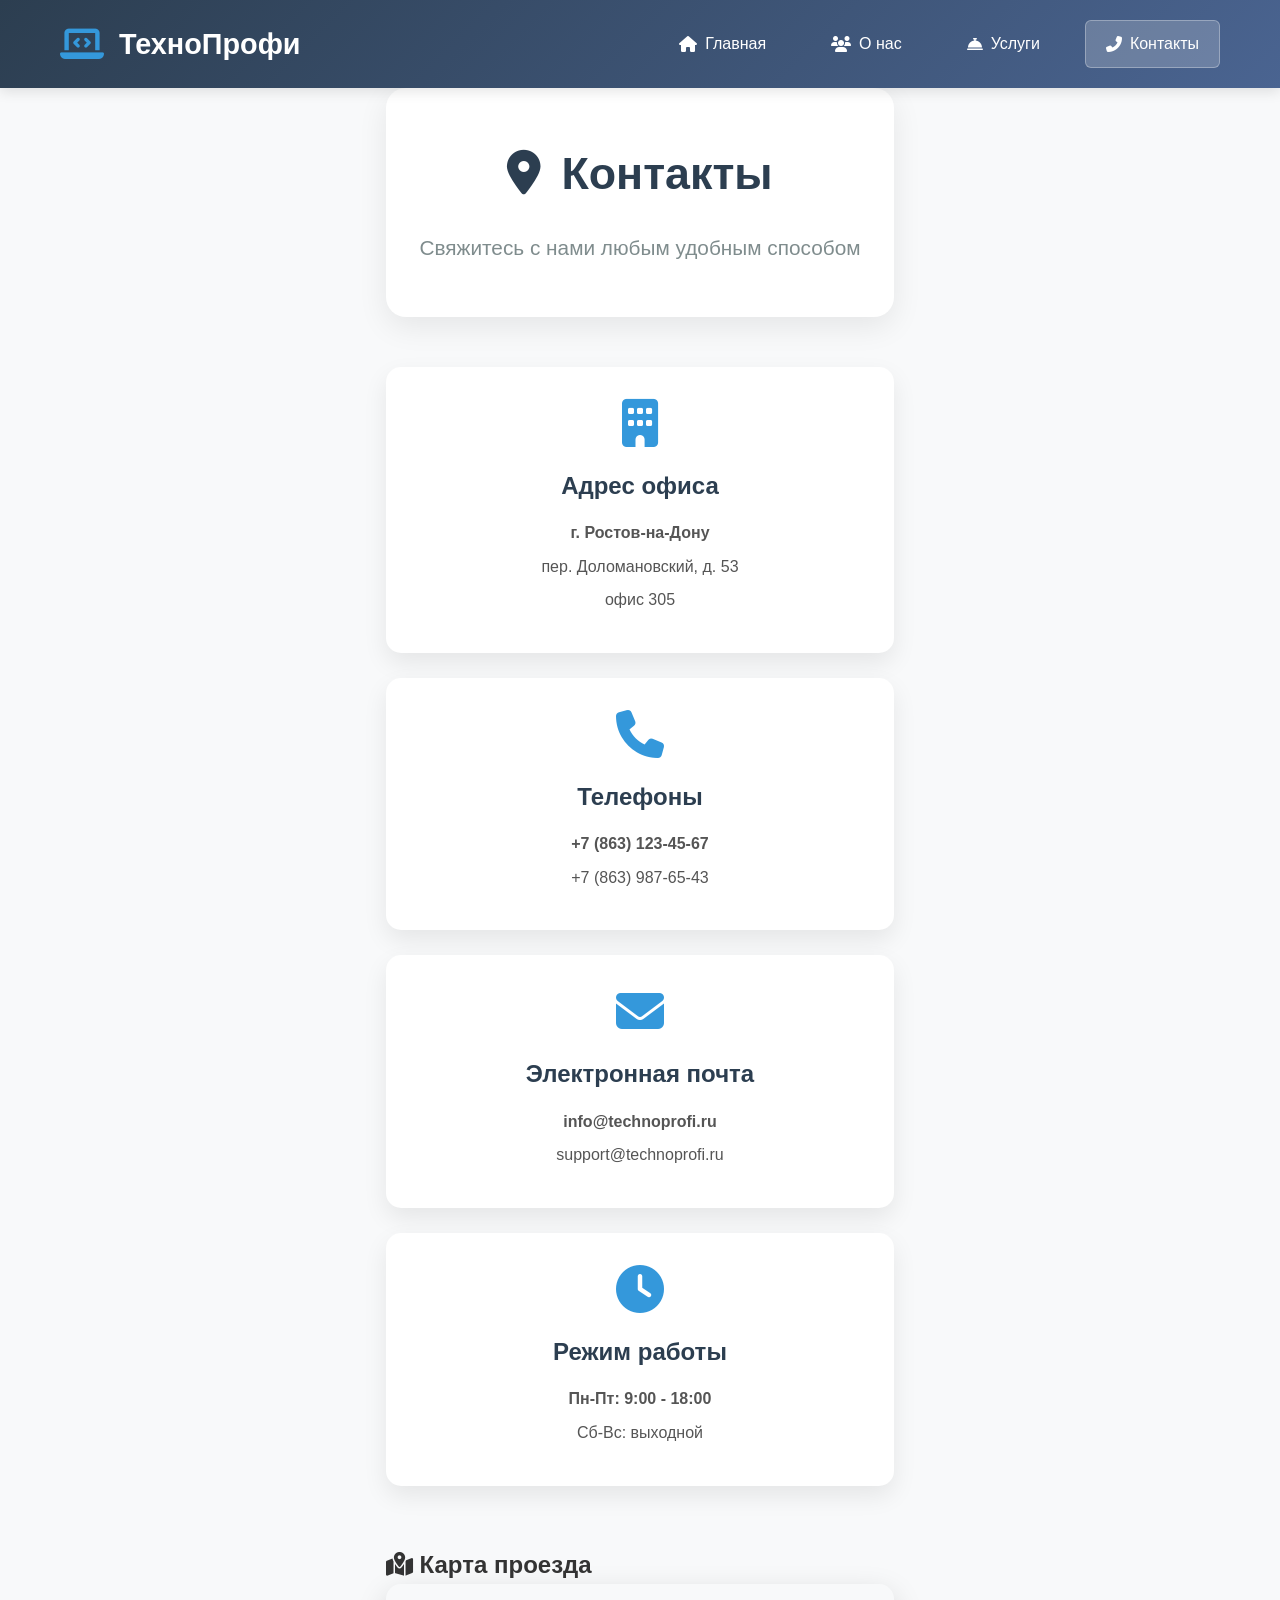
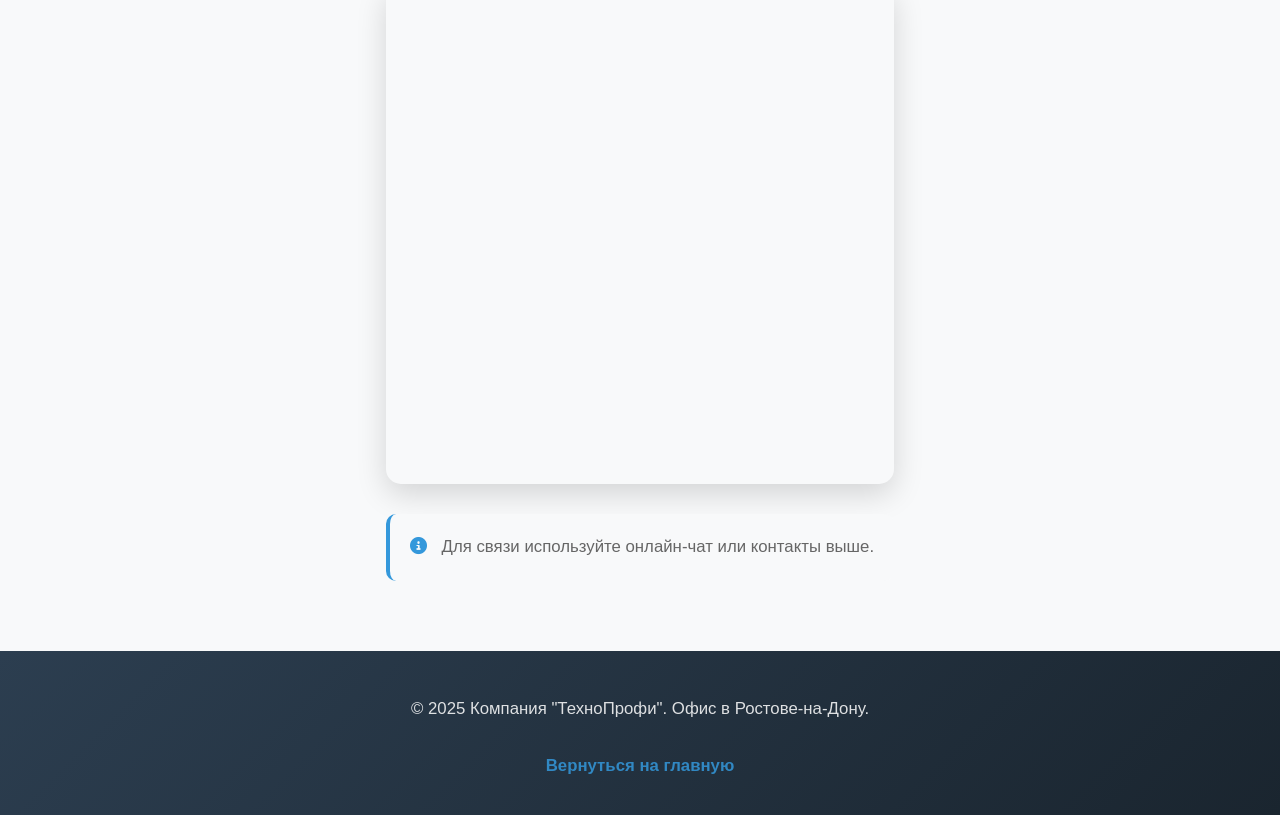
==== contact.html @ acc97b38 "Add files via upload" ====
<!DOCTYPE html>
<html lang="ru">
<head>
    <meta charset="UTF-8">
    <meta name="viewport" content="width=device-width, initial-scale=1.0">
    <title>Контакты | ТехноПрофи</title>
    <link rel="stylesheet" href="style.css">
    <link rel="stylesheet" href="https://cdnjs.cloudflare.com/ajax/libs/font-awesome/6.4.0/css/all.min.css">
    <!-- API Яндекс Карт -->
    <script src="https://api-maps.yandex.ru/2.1/?apikey=ваш_ключ&lang=ru_RU" type="text/javascript"></script>
</head>
<body>
    <header>
        <div class="container">
            <div class="logo">
                <i class="fas fa-laptop-code"></i>
                <span>ТехноПрофи</span>
            </div>
            <nav>
                <a href="index.html"><i class="fas fa-home"></i> Главная</a>
                <a href="about.html"><i class="fas fa-users"></i> О нас</a>
                <a href="services.html"><i class="fas fa-concierge-bell"></i> Услуги</a>
                <a href="contact.html" class="active"><i class="fas fa-phone-alt"></i> Контакты</a>
            </nav>
        </div>
    </header>

    <main class="container">
        <section class="page-header">
            <h1><i class="fas fa-map-marker-alt"></i> Контакты</h1>
            <p class="subtitle">Свяжитесь с нами любым удобным способом</p>
        </section>

        <div class="contact-simple">
            <div class="contact-card">
                <i class="fas fa-building"></i>
                <h2>Адрес офиса</h2>
                <p><strong>г. Ростов-на-Дону</strong></p>
                <p>пер. Доломановский, д. 53</p>
                <p>офис 305</p>
            </div>
            
            <div class="contact-card">
                <i class="fas fa-phone"></i>
                <h2>Телефоны</h2>
                <p><strong>+7 (863) 123-45-67</strong></p>
                <p>+7 (863) 987-65-43</p>
            </div>
            
            <div class="contact-card">
                <i class="fas fa-envelope"></i>
                <h2>Электронная почта</h2>
                <p><strong>info@technoprofi.ru</strong></p>
                <p>support@technoprofi.ru</p>
            </div>
            
            <div class="contact-card">
                <i class="fas fa-clock"></i>
                <h2>Режим работы</h2>
                <p><strong>Пн-Пт: 9:00 - 18:00</strong></p>
                <p>Сб-Вс: выходной</p>
            </div>
        </div>

        <!-- Карта -->
        <section class="map-section">
            <h2><i class="fas fa-map-marked-alt"></i> Карта проезда</h2>
            
            <div id="yandex-map"></div>
            
            <div class="contact-note">
                <p><i class="fas fa-info-circle"></i> Для связи используйте онлайн-чат или контакты выше.</p>
            </div>
        </section>
    </main>

    <footer>
        <div class="container">
            <p>© 2025 Компания "ТехноПрофи". Офис в Ростове-на-Дону.</p>
            <p><a href="index.html">Вернуться на главную</a></p>
        </div>
    </footer>

    <!-- Tawk.to виджет -->
    <!--Start of Tawk.to Script-->
    <script type="text/javascript">
    var Tawk_API=Tawk_API||{}, Tawk_LoadStart=new Date();
    (function(){
    var s1=document.createElement("script"),s0=document.getElementsByTagName("script")[0];
    s1.async=true;
    s1.src='https://embed.tawk.to/696d5803c0ef74197c0bf2b3/1jf9hvjrr';
    s1.charset='UTF-8';
    s1.setAttribute('crossorigin','*');
    s0.parentNode.insertBefore(s1,s0);
    })();
    </script>
    <!--End of Tawk.to Script-->

    <script>
        // Инициализация Яндекс.Карты
        ymaps.ready(init);
        
        function init() {
            var myMap = new ymaps.Map("yandex-map", {
                center: [47.225566, 39.695088],
                zoom: 17,
                controls: ['zoomControl']
            });
            
            var officePlacemark = new ymaps.Placemark([47.225566, 39.695088], {
                balloonContent: '<strong>Офис "ТехноПрофи"</strong><br>г. Ростов-на-Дону<br>пер. Доломановский, 53',
                hintContent: 'Наш офис'
            }, {
                preset: 'islands#blueDotIcon',
                iconColor: '#3498db'
            });
            
            myMap.geoObjects.add(officePlacemark);
            officePlacemark.balloon.open();
        }
    </script>
</body>
</html>
---- style.css ----
/* =========================================== */
/* БАЗОВЫЕ СТИЛИ */
/* =========================================== */
* {
    margin: 0;
    padding: 0;
    box-sizing: border-box;
    font-family: 'Segoe UI', Tahoma, Geneva, Verdana, sans-serif;
}

body {
    background-color: #f8f9fa;
    color: #333;
    line-height: 1.6;
    min-height: 100vh;
    display: flex;
    flex-direction: column;
}

.container {
    max-width: 1200px;
    margin: 0 auto;
    padding: 0 20px;
}

/* =========================================== */
/* ШАПКА САЙТА - ОДИНАКОВАЯ НА ВСЕХ СТРАНИЦАХ */
/* =========================================== */
header {
    background: linear-gradient(135deg, #2c3e50, #4a6491);
    color: white;
    padding: 20px 0;
    box-shadow: 0 4px 12px rgba(0,0,0,0.1);
    position: sticky;
    top: 0;
    z-index: 1000;
}

header .container {
    display: flex;
    justify-content: space-between;
    align-items: center;
}

.logo {
    display: flex;
    align-items: center;
    gap: 15px;
    font-size: 1.8rem;
    font-weight: bold;
}

.logo i {
    font-size: 2.2rem;
    color: #3498db;
}

nav {
    display: flex;
    gap: 25px;
}

nav a {
    color: white;
    text-decoration: none;
    font-weight: 500;
    padding: 10px 20px;
    border-radius: 6px;
    transition: all 0.3s;
    display: flex;
    align-items: center;
    gap: 8px;
}

nav a:hover {
    background: rgba(255,255,255,0.15);
    transform: translateY(-2px);
}

nav a.active {
    background: rgba(255,255,255,0.2);
    border: 1px solid rgba(255,255,255,0.3);
}

/* =========================================== */
/* ОСНОВНОЙ КОНТЕНТ */
/* =========================================== */
main {
    padding: 40px 0;
    flex: 1;
}

/* =========================================== */
/* ГЛАВНАЯ СТРАНИЦА */
/* =========================================== */

/* Герой-баннер */
.hero {
    text-align: center;
    padding: 60px 20px;
    background: linear-gradient(135deg, #3498db, #2c3e50);
    color: white;
    border-radius: 20px;
    margin-bottom: 50px;
    box-shadow: 0 15px 35px rgba(52, 152, 219, 0.2);
}

.hero h1 {
    font-size: 3rem;
    margin-bottom: 25px;
    text-shadow: 2px 2px 4px rgba(0,0,0,0.2);
}

.hero-description {
    font-size: 1.3rem;
    max-width: 800px;
    margin: 0 auto 40px;
    opacity: 0.9;
    line-height: 1.8;
}

.hero-buttons {
    display: flex;
    gap: 20px;
    justify-content: center;
    flex-wrap: wrap;
}

.btn {
    background: white;
    color: #2c3e50;
    border: none;
    padding: 15px 35px;
    font-size: 1.1rem;
    border-radius: 50px;
    cursor: pointer;
    transition: all 0.3s;
    display: inline-flex;
    align-items: center;
    gap: 12px;
    font-weight: 600;
}

.btn:hover {
    background: #f8f9fa;
    transform: translateY(-5px);
    box-shadow: 0 10px 20px rgba(0,0,0,0.15);
}

.btn-primary {
    background: #e74c3c;
    color: white;
}

.btn-primary:hover {
    background: #c0392b;
}

/* Карточки преимуществ */
.features h2 {
    text-align: center;
    font-size: 2.5rem;
    margin-bottom: 50px;
    color: #2c3e50;
}

.features-grid {
    display: grid;
    grid-template-columns: repeat(auto-fit, minmax(300px, 1fr));
    gap: 35px;
    margin-bottom: 70px;
}

.feature-card {
    background: white;
    padding: 35px 30px;
    border-radius: 18px;
    text-align: center;
    box-shadow: 0 12px 25px rgba(0,0,0,0.08);
    transition: all 0.4s;
    border: 2px solid transparent;
    position: relative;
    overflow: hidden;
}

.feature-card:hover {
    transform: translateY(-15px);
    border-color: #3498db;
    box-shadow: 0 20px 40px rgba(52, 152, 219, 0.15);
}

.feature-card i {
    font-size: 3.5rem;
    color: #3498db;
    margin-bottom: 25px;
}

.feature-card h3 {
    font-size: 1.7rem;
    margin-bottom: 15px;
    color: #2c3e50;
}

.feature-card p {
    color: #666;
    font-size: 1.05rem;
    line-height: 1.6;
}

/* Блок демонстрации чата */
.chat-demo {
    background: white;
    padding: 50px 40px;
    border-radius: 20px;
    box-shadow: 0 15px 35px rgba(0,0,0,0.1);
    margin-bottom: 60px;
}

.chat-demo h2 {
    color: #2c3e50;
    margin-bottom: 25px;
    font-size: 2.2rem;
    display: flex;
    align-items: center;
    gap: 15px;
}

.chat-demo p {
    margin-bottom: 35px;
    color: #666;
    font-size: 1.1rem;
    max-width: 900px;
    line-height: 1.7;
}

.chat-placeholder {
    border: 3px dashed #3498db;
    border-radius: 15px;
    padding: 50px 30px;
    text-align: center;
    background: linear-gradient(135deg, #f8fcff, #e8f4ff);
    min-height: 350px;
    display: flex;
    align-items: center;
    justify-content: center;
}

#tawk-status {
    max-width: 700px;
    width: 100%;
}

.test-buttons {
    display: flex;
    gap: 20px;
    justify-content: center;
    margin-top: 35px;
    flex-wrap: wrap;
}

/* Кнопки управления чатом */
.test-btn {
    padding: 14px 30px;
    border: none;
    border-radius: 10px;
    cursor: pointer;
    font-weight: 600;
    display: inline-flex;
    align-items: center;
    gap: 12px;
    transition: all 0.3s;
    min-width: 180px;
    justify-content: center;
    font-size: 1rem;
}

#test-open {
    background: linear-gradient(135deg, #27ae60, #219653);
    color: white;
}

#test-hide {
    background: linear-gradient(135deg, #e74c3c, #c0392b);
    color: white;
}

#test-show {
    background: linear-gradient(135deg, #9b59b6, #8e44ad);
    color: white;
}

.test-btn:hover {
    transform: scale(1.05);
    box-shadow: 0 8px 20px rgba(0,0,0,0.15);
}

.test-btn:active {
    transform: scale(0.98);
}

/* =========================================== */
/* ОБЩИЕ СТИЛИ ДЛЯ ВСЕХ СТРАНИЦ */
/* =========================================== */

/* Заголовок страницы */
.page-header {
    text-align: center;
    padding: 50px 20px;
    margin-bottom: 50px;
    background: white;
    border-radius: 20px;
    box-shadow: 0 10px 30px rgba(0,0,0,0.08);
}

.page-header h1 {
    font-size: 2.8rem;
    color: #2c3e50;
    display: flex;
    align-items: center;
    justify-content: center;
    gap: 20px;
    margin-bottom: 20px;
}

.subtitle {
    font-size: 1.3rem;
    color: #7f8c8d;
    max-width: 800px;
    margin: 0 auto;
    line-height: 1.8;
}

/* =========================================== */
/* СТРАНИЦА "О НАС" */
/* =========================================== */

.about-content {
    display: flex;
    flex-direction: column;
    gap: 50px;
}

.about-card {
    background: white;
    padding: 40px;
    border-radius: 18px;
    box-shadow: 0 12px 30px rgba(0,0,0,0.08);
    text-align: center;
    transition: transform 0.3s;
}

.about-card:hover {
    transform: translateY(-10px);
}

.about-card i {
    font-size: 4rem;
    color: #3498db;
    margin-bottom: 25px;
}

.about-card h2 {
    font-size: 2rem;
    margin-bottom: 20px;
    color: #2c3e50;
}

.about-card p {
    font-size: 1.1rem;
    line-height: 1.8;
    color: #555;
}

.team-section {
    margin-top: 60px;
    text-align: center;
    background: white;
    padding: 50px 40px;
    border-radius: 20px;
    box-shadow: 0 15px 35px rgba(0,0,0,0.08);
}

.team-section h2 {
    font-size: 2.3rem;
    margin-bottom: 40px;
    color: #2c3e50;
    display: flex;
    align-items: center;
    justify-content: center;
    gap: 20px;
}

.team-grid {
    display: grid;
    grid-template-columns: repeat(auto-fit, minmax(280px, 1fr));
    gap: 30px;
    margin-top: 40px;
}

.team-member {
    background: #f8f9fa;
    padding: 30px;
    border-radius: 15px;
    box-shadow: 0 8px 20px rgba(0,0,0,0.06);
    text-align: center;
    transition: all 0.3s;
    border: 2px solid transparent;
}

.team-member:hover {
    border-color: #3498db;
    transform: translateY(-8px);
}

.avatar {
    width: 100px;
    height: 100px;
    background: linear-gradient(135deg, #3498db, #2c3e50);
    color: white;
    border-radius: 50%;
    display: flex;
    align-items: center;
    justify-content: center;
    font-size: 2.2rem;
    font-weight: bold;
    margin: 0 auto 20px;
}

.team-member h3 {
    font-size: 1.5rem;
    margin-bottom: 10px;
    color: #2c3e50;
}

.role {
    color: #e74c3c;
    font-weight: 700;
    margin-bottom: 15px;
    font-size: 1.1rem;
}

.team-member p {
    color: #666;
    line-height: 1.6;
}

/* =========================================== */
/* СТРАНИЦА "УСЛУГИ" */
/* =========================================== */

.services-grid {
    display: grid;
    grid-template-columns: repeat(auto-fill, minmax(350px, 1fr));
    gap: 35px;
    margin-top: 40px;
}

.service-card {
    background: white;
    padding: 40px 35px;
    border-radius: 18px;
    box-shadow: 0 12px 30px rgba(0,0,0,0.08);
    text-align: center;
    transition: all 0.4s;
    border: 3px solid transparent;
    position: relative;
    overflow: hidden;
}

.service-card:hover {
    transform: translateY(-15px);
    border-color: #3498db;
    box-shadow: 0 25px 50px rgba(52, 152, 219, 0.15);
}

.service-card:before {
    content: '';
    position: absolute;
    top: 0;
    left: 0;
    width: 100%;
    height: 5px;
    background: linear-gradient(90deg, #3498db, #2c3e50);
}

.service-icon {
    font-size: 3.5rem;
    color: #3498db;
    margin-bottom: 25px;
}

.service-card h2 {
    font-size: 1.8rem;
    margin-bottom: 25px;
    color: #2c3e50;
}

.service-card ul {
    list-style: none;
    text-align: left;
    margin-bottom: 30px;
    padding-left: 25px;
}

.service-card li {
    padding: 12px 0;
    border-bottom: 1px dashed #eee;
    position: relative;
    font-size: 1.05rem;
    color: #555;
}

.service-card li:before {
    content: "✓";
    color: #27ae60;
    font-weight: bold;
    position: absolute;
    left: -25px;
    font-size: 1.2rem;
}

/* =========================================== */
/* СТРАНИЦА "КОНТАКТЫ" - МИНИМАЛИСТИЧНАЯ */
/* =========================================== */

/* Упрощенная страница контактов */
.contact-simple {
    display: grid;
    grid-template-columns: repeat(auto-fit, minmax(250px, 1fr));
    gap: 25px;
    margin: 40px 0 60px;
}

.contact-card {
    background: white;
    padding: 30px;
    border-radius: 15px;
    text-align: center;
    box-shadow: 0 10px 25px rgba(0,0,0,0.08);
    transition: transform 0.3s;
    border: 2px solid transparent;
}

.contact-card:hover {
    transform: translateY(-8px);
    border-color: #3498db;
}

.contact-card i {
    font-size: 3rem;
    color: #3498db;
    margin-bottom: 20px;
}

.contact-card h2 {
    font-size: 1.5rem;
    margin-bottom: 15px;
    color: #2c3e50;
}

.contact-card p {
    margin: 8px 0;
    color: #555;
    line-height: 1.6;
}

/* Карта */
.map-section {
    margin-top: 40px;
}

#yandex-map {
    width: 100%;
    height: 500px;
    border-radius: 15px;
    box-shadow: 0 10px 30px rgba(0,0,0,0.15);
    margin-bottom: 20px;
}

.contact-note {
    text-align: center;
    margin-top: 30px;
    padding: 20px;
    background: #f8f9fa;
    border-radius: 10px;
    color: #666;
    font-size: 1.05rem;
    border-left: 4px solid #3498db;
}

.contact-note i {
    color: #3498db;
    margin-right: 10px;
}

/* =========================================== */
/* ПОДВАЛ САЙТА */
/* =========================================== */
footer {
    background: linear-gradient(135deg, #2c3e50, #1a252f);
    color: white;
    padding: 40px 0 30px;
    margin-top: 70px;
}

footer .container {
    display: flex;
    flex-direction: column;
    align-items: center;
    gap: 20px;
    text-align: center;
}

footer p {
    margin: 5px 0;
    opacity: 0.85;
    font-size: 1.05rem;
    line-height: 1.6;
}

footer a {
    color: #3498db;
    text-decoration: none;
    transition: all 0.3s;
    font-weight: 600;
}

footer a:hover {
    color: #2980b9;
    text-decoration: underline;
}

/* =========================================== */
/* АДАПТИВНОСТЬ */
/* =========================================== */
@media (max-width: 1200px) {
    .container {
        max-width: 95%;
    }
}

@media (max-width: 992px) {
    .hero h1 {
        font-size: 2.5rem;
    }
    
    .features-grid,
    .services-grid {
        grid-template-columns: repeat(auto-fit, minmax(280px, 1fr));
    }
    
    .page-header h1 {
        font-size: 2.2rem;
    }
}

@media (max-width: 768px) {
    header .container {
        flex-direction: column;
        gap: 20px;
    }
    
    nav {
        flex-wrap: wrap;
        justify-content: center;
        gap: 10px;
    }
    
    nav a {
        padding: 8px 15px;
        font-size: 0.95rem;
    }
    
    .hero {
        padding: 40px 15px;
    }
    
    .hero h1 {
        font-size: 2rem;
    }
    
    .hero-description {
        font-size: 1.1rem;
    }
    
    .hero-buttons {
        flex-direction: column;
        align-items: center;
        gap: 15px;
    }
    
    .btn {
        width: 90%;
        justify-content: center;
    }
    
    .test-buttons {
        flex-direction: column;
        align-items: center;
        gap: 15px;
    }
    
    .test-btn {
        width: 90%;
    }
    
    .team-grid {
        grid-template-columns: 1fr;
    }
    
    .contact-simple {
        grid-template-columns: 1fr;
    }
    
    #yandex-map {
        height: 400px;
    }
}

@media (max-width: 480px) {
    .container {
        padding: 0 15px;
    }
    
    .logo {
        font-size: 1.5rem;
    }
    
    .logo i {
        font-size: 1.8rem;
    }
    
    .hero h1 {
        font-size: 1.8rem;
    }
    
    .page-header h1 {
        font-size: 1.8rem;
        flex-direction: column;
        gap: 10px;
    }
    
    .subtitle {
        font-size: 1.1rem;
    }
    
    .about-card,
    .service-card,
    .contact-card {
        padding: 25px 20px;
    }
    
    .chat-demo {
        padding: 30px 20px;
    }
    
    .features h2,
    .chat-demo h2 {
        font-size: 1.8rem;
    }
}

/* =========================================== */
/* АНИМАЦИИ */
/* =========================================== */
@keyframes fadeIn {
    from {
        opacity: 0;
        transform: translateY(20px);
    }
    to {
        opacity: 1;
        transform: translateY(0);
    }
}

.feature-card,
.service-card,
.contact-card,
.team-member {
    animation: fadeIn 0.6s ease-out;
}

/* =========================================== */
/* ДОПОЛНИТЕЛЬНЫЕ УТИЛИТЫ */
/* =========================================== */
.text-center {
    text-align: center;
}

.mt-20 { margin-top: 20px; }
.mt-30 { margin-top: 30px; }
.mt-40 { margin-top: 40px; }
.mb-20 { margin-bottom: 20px; }
.mb-30 { margin-bottom: 30px; }
.mb-40 { margin-bottom: 40px; }

.hidden {
    display: none !important;
}

/* Плавная прокрутка */
html {
    scroll-behavior: smooth;
}
/* =========================================== */
/* ДОПОЛНИТЕЛЬНЫЕ СТИЛИ ДЛЯ СТРАНИЦЫ УСЛУГ */
/* =========================================== */

/* Призыв к действию на странице услуг */
.chat-promo {
    background: linear-gradient(135deg, #3498db, #2c3e50);
    color: white;
    padding: 50px 40px;
    border-radius: 20px;
    text-align: center;
    margin: 70px 0 40px;
    box-shadow: 0 15px 35px rgba(52, 152, 219, 0.2);
}

.chat-promo h3 {
    font-size: 2.2rem;
    margin-bottom: 20px;
    display: flex;
    align-items: center;
    justify-content: center;
    gap: 20px;
}

.chat-promo p {
    font-size: 1.2rem;
    max-width: 700px;
    margin: 0 auto 30px;
    opacity: 0.9;
    line-height: 1.7;
}

.chat-promo .btn {
    background: white;
    color: #2c3e50;
    padding: 18px 45px;
    font-size: 1.2rem;
    border-radius: 50px;
    text-decoration: none;
    display: inline-flex;
    align-items: center;
    gap: 15px;
    transition: all 0.3s;
}

.chat-promo .btn:hover {
    background: #f8f9fa;
    transform: translateY(-5px);
    box-shadow: 0 10px 25px rgba(0,0,0,0.15);
}

/* Анимация появления карточек услуг с задержкой */
.service-card:nth-child(1) { animation-delay: 0.1s; }
.service-card:nth-child(2) { animation-delay: 0.2s; }
.service-card:nth-child(3) { animation-delay: 0.3s; }
.service-card:nth-child(4) { animation-delay: 0.4s; }
.service-card:nth-child(5) { animation-delay: 0.5s; }
.service-card:nth-child(6) { animation-delay: 0.6s; }
.service-card:nth-child(7) { animation-delay: 0.7s; }
.service-card:nth-child(8) { animation-delay: 0.8s; }
.service-card:nth-child(9) { animation-delay: 0.9s; }

/* Адаптивность для 9 карточек */
@media (max-width: 1200px) {
    .services-grid {
        grid-template-columns: repeat(auto-fill, minmax(320px, 1fr));
    }
}

@media (max-width: 768px) {
    .services-grid {
        grid-template-columns: 1fr;
    }
    
    .chat-promo {
        padding: 40px 20px;
        margin: 50px 0 30px;
    }
    
    .chat-promo h3 {
        font-size: 1.8rem;
    }
}
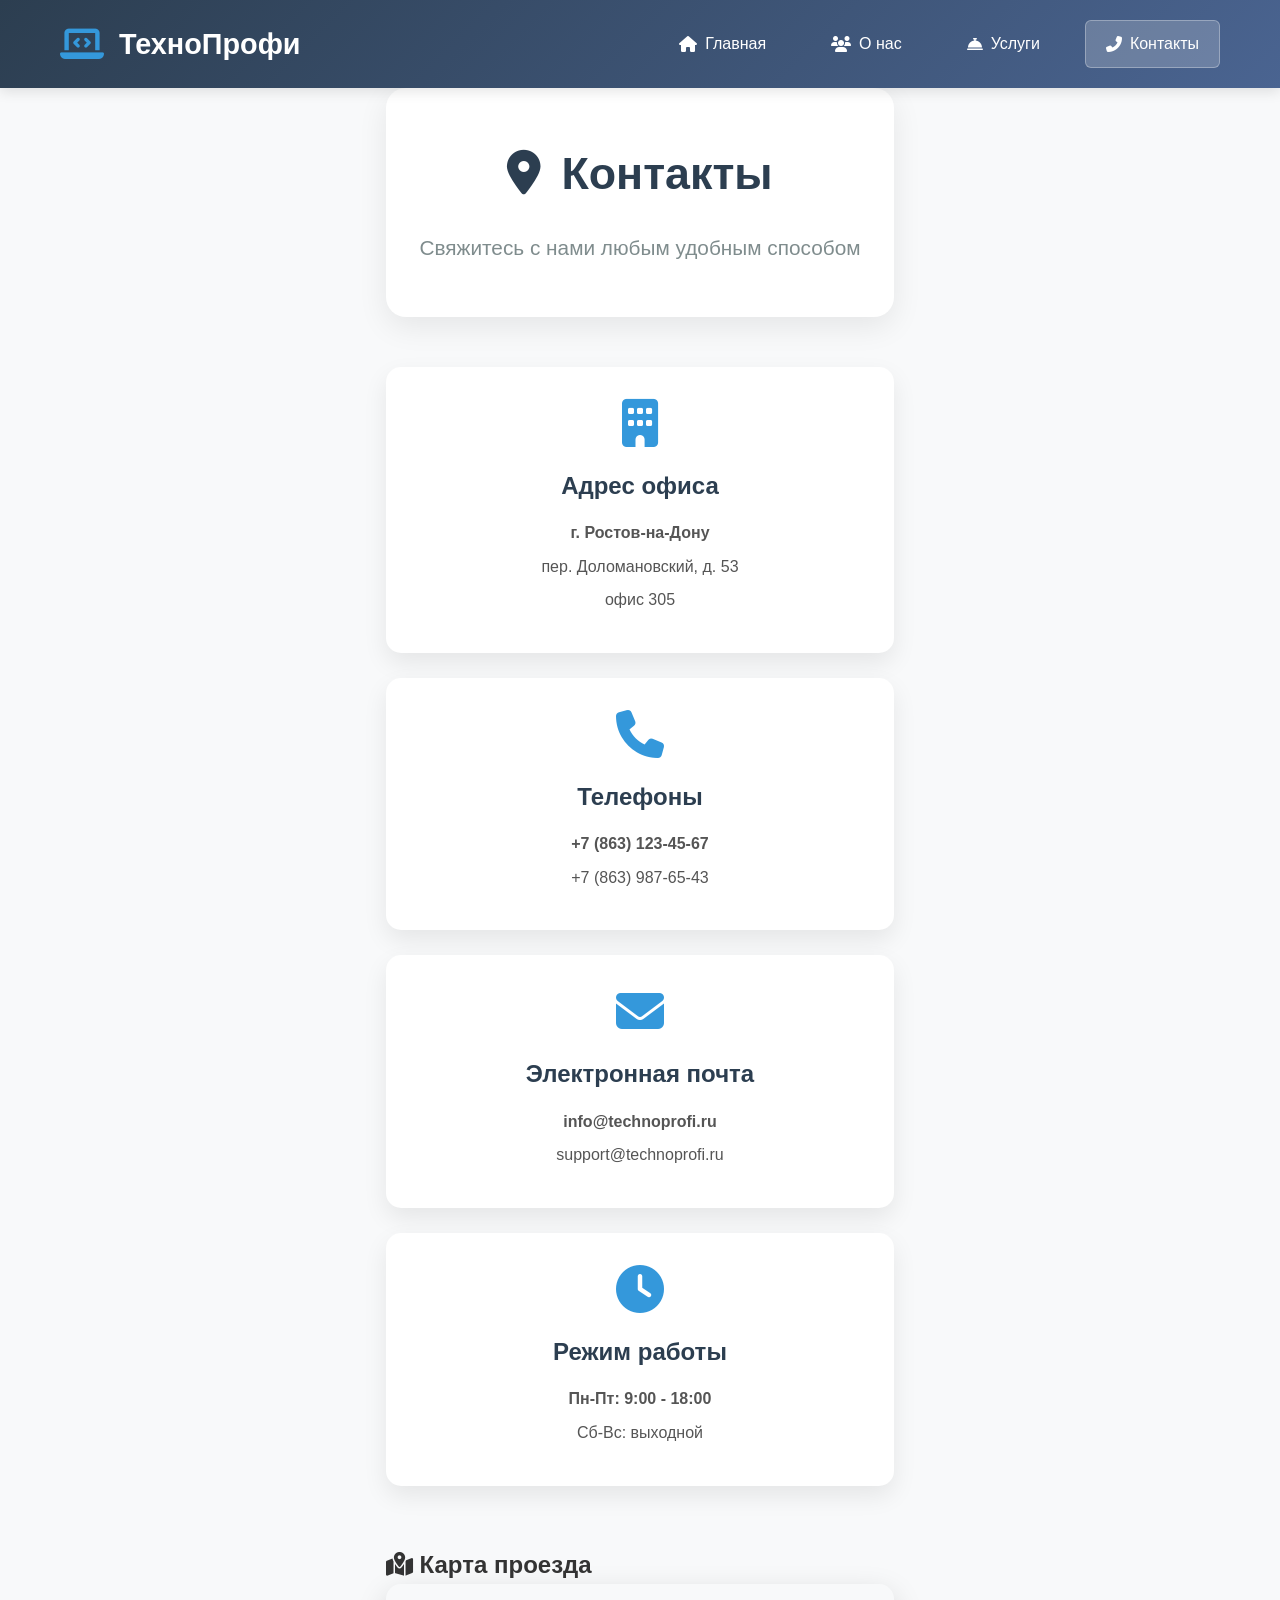
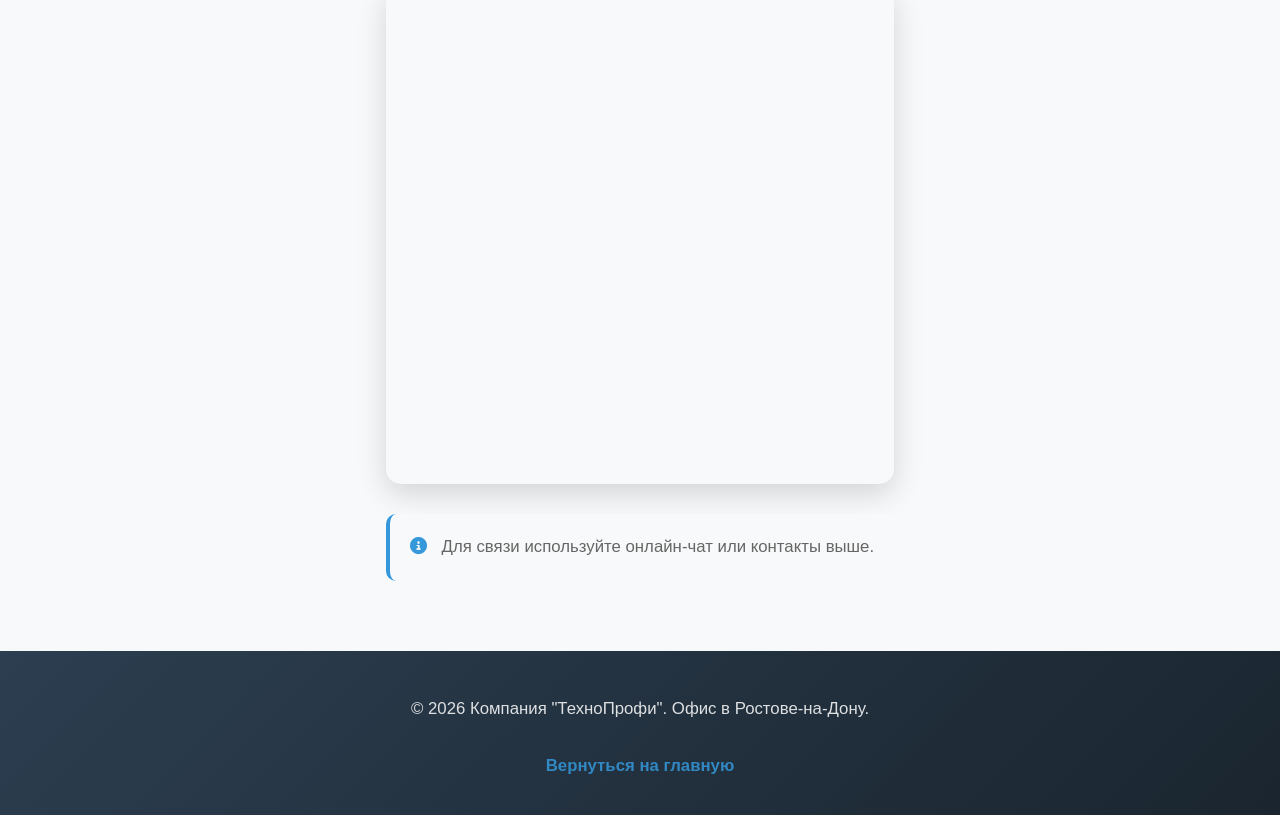
==== commit 30b4ff74: "Update contact.html" ====
--- a/contact.html
+++ b/contact.html
@@ -76,7 +76,7 @@
 
     <footer>
         <div class="container">
-            <p>© 2025 Компания "ТехноПрофи". Офис в Ростове-на-Дону.</p>
+            <p>© 2026 Компания "ТехноПрофи". Офис в Ростове-на-Дону.</p>
             <p><a href="index.html">Вернуться на главную</a></p>
         </div>
     </footer>
@@ -120,4 +120,4 @@
         }
     </script>
 </body>
-</html>+</html>
